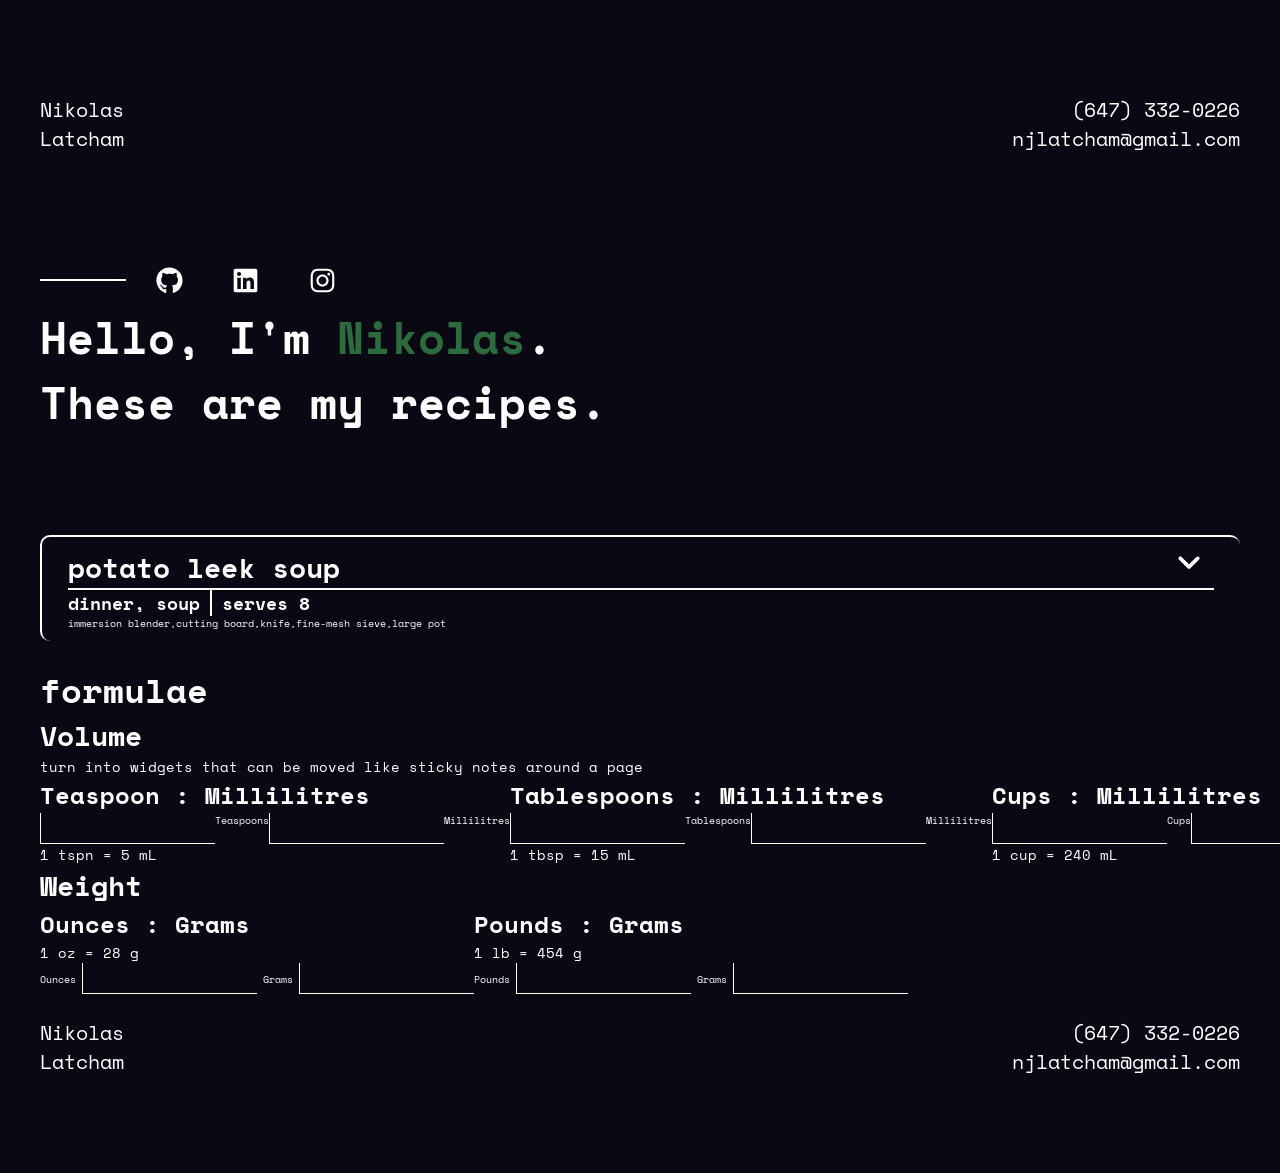
==== recipes.html @ c5bf927f "Initial commit: personal site with BEM CSS cleanup Co-Authored-By: Claude Opus 5.5 <noreply@anthropi" ====
<!DOCTYPE html>
<html lang="en">
  <head>
    <meta charset="UTF-8">
    <meta name="viewport" content="width=device-width, initial-scale=1.0">

    <link href='https://fonts.googleapis.com/css2?family=Space+Mono&display=swap' rel='stylesheet'>
    <link href='./style.css' rel='stylesheet'>

    <script type="module" src='./scripts/index.js'></script>

    <title>Nikolas Latcham || Developer</title>
  </head>

  <body>
    <div class="container">
      <div class="contact-bar">
        <a class="contact-bar__name" href="./">Nikolas<br>Latcham</a>
        <div class="contact-bar__details">
          <a class="contact-bar__phone">(647) 332-0226</a>
          <a class="contact-bar__email" href="mailto:njlatcham@gmail.com">njlatcham@gmail.com</a>
        </div>
      </div>
      <!-- Opener -->
      <header class="hero">
        <div class="hero__top">
          <div class="divider"></div>
          <div class="social">
            <a href="https://github.com/njlatcham" target="_blank" class="social__link">
              <div class="social__icon social__icon--github"></div>
            </a>
            <a href="https://www.linkedin.com/in/nikolas-latcham-086a89170/" target="_blank" class="social__link">
              <div class="social__icon social__icon--linkedin"></div>
            </a>
            <a href="https://www.instagram.com/beckham_gwen/" target="_blank" class="social__link">
              <div class="social__icon social__icon--instagram"></div>
            </a>
          </div>
        </div>
        <h1>Hello, I'm <span class="hero__highlight">Nikolas</span>.<br>These are my recipes.</h1>
      </header>

      <section id="recipes"></section>

      <section>
        <h2>formulae</h2>

        <div>
          <h3>Volume</h3>
          <p>turn into widgets that can be moved like sticky notes around a page</p>
          <div class="converter__grid">
            <div>
              <h4>Teaspoon : Millilitres</h4>
              <div class="converter__fields">
                <input type="number" id="teaspoon-millilitre" name="teaspoon-millilitre" size="5">
                <label for="teaspoon-millilitre">Teaspoons</label>
                <input type="number" id="millilitre-teaspoon" name="millilitre-teaspoon" size="5">
                <label for="millilitre-teaspoon">Millilitres</label>
              </div>
              <p>1 tspn = 5 mL</p>
            </div>

            <div>
              <h4>Tablespoons : Millilitres</h4>
              <div class="converter__fields">
                <input type="number" id="tablespoon-millilitre" name="tablespoon-millilitre">
                <label for="tablespoon-millilitre">Tablespoons</label>
                <input type="number" id="millilitre-tablespoon" name="millilitre-tablespoon">
                <label for="millilitre-tablespoon">Millilitres</label>
              </div>
              <p>1 tbsp = 15 mL</p>
            </div>

            <div>
              <h4>Cups : Millilitres</h4>
              <div class="converter__fields">
                <input type="number" id="cup-millilitre" name="cup-millilitre">
                <label for="cup-millilitre">Cups</label>
                <input type="number" id="millilitre-cup" name="millilitre-cup">
                <label for="millilitre-cup">Millilitres</label>
              </div>
              <p>1 cup = 240 mL</p>
            </div>
          </div>
        </div>

        <div>
          <h3>Weight</h3>
          <div class="converter__grid">
            <div>
              <h4>Ounces : Grams</h4>
              <p>1 oz = 28 g</p>
              <div>
                <label for="ounce-gram">Ounces</label>
                <input type="number" id="ounce-gram" name="ounce-gram">
                <label for="gram-ounce">Grams</label>
                <input type="number" id="gram-ounce" name="gram-ounce">
              </div>
            </div>

            <div>
              <h4>Pounds : Grams</h4>
              <p>1 lb = 454 g</p>
              <div>
                <label for="pound-gram">Pounds</label>
                <input type="number" id="pound-gram" name="pound-gram">
                <label for="gram-pound">Grams</label>
                <input type="number" id="gram-pound" name="gram-pound">
              </div>
            </div>
          </div>
        </div>
      </section>

      <!-- Ending -->
      <footer>
        <div class="contact-bar">
          <a class="contact-bar__name" href="./">Nikolas<br>Latcham</a>
          <div class="contact-bar__details">
            <a class="contact-bar__phone">(647) 332-0226</a>
            <a class="contact-bar__email" href="mailto:njlatcham@gmail.com">njlatcham@gmail.com</a>
          </div>
        </div>
      </footer>
    </div>
  </body>
</html>
---- style.css ----
/*
  Naming: BEM (Block__Element--Modifier)
    .block              a standalone component     .recipe
    .block__element     a part of that block       .recipe__toggle
    .block--modifier    a variation or state       .recipe__toggle--open

  Sections:
    1. Tokens
    2. Base (reset + plain HTML elements)
    3. Layout
    4. Shared blocks (used on every page)
    5. Home page blocks
    6. Recipes page blocks

  Breakpoints (CSS variables can't be used in media queries):
    medium  max-width: 750px
    small   max-width: 450px
  Each block keeps its own media queries right below it.
*/


/* ==========================================================================
   1. Tokens
   ========================================================================== */

:root {
  --color-bg: #0A0913;
  --color-fg: #fff;
  --color-black: #000;
  --color-highlight: #2c6b3e;

  --color-chip-bg: #282442;
  --color-chip-fg: #ff7f00;
  --color-grams: #d8a24f;
  --color-millilitres: #1c374e;
  --color-amount: #bf4629;

  --color-check: #5fa051;
  --color-check-border: #9ca3af;
  --color-check-border-empty: #777;

  --font-mono: 'Space Mono', monospace;

  --rule: 2px solid var(--color-fg);
  --space-section: 100px;
}


/* ==========================================================================
   2. Base
   ========================================================================== */

* {
  padding: 0;
  margin: 0;
}

html {
  /* 62.5% of the browser default (16px) = 10px, so 1rem = 10px. */
  font-size: 62.5%;
  scroll-behavior: smooth;
  font-family: var(--font-mono);
}

body {
  background-color: var(--color-bg);
  color: var(--color-fg);
}

section {
  margin: 2.4rem 0;
}

h1 { font-size: 4.4rem; }
h2 { font-size: 3.4rem; }
h3 { font-size: 2.8rem; }
h4 { font-size: 2.4rem; }
h5 { font-size: 2rem; }
h6 { font-size: 1.8rem; }
p  { font-size: 1.4rem; }

ul {
  list-style: none;
}

ol li::marker {
  font-size: 1.8rem;
}

img {
  max-width: 100%;
  height: auto;
}

input,
textarea,
button {
  font-family: inherit;
}

input {
  background-color: inherit;
  border: none;
  border-bottom: 1px solid var(--color-fg);
  border-left: 1px solid var(--color-fg);
  color: var(--color-fg);
  padding: 0.5rem;
}

::-webkit-scrollbar {
  width: 10px;
}

::-webkit-scrollbar-track {
  background: var(--color-black);
}

::-webkit-scrollbar-thumb {
  background: var(--color-fg);
}

@media (prefers-reduced-motion: reduce) {
  *,
  *::before,
  *::after {
    transition: none !important;
  }
}


/* ==========================================================================
   3. Layout
   ========================================================================== */

.container {
  max-width: 1200px;
  padding: 20px;
  margin: 75px auto;
}

@media (max-width: 450px) {
  .container {
    padding: 10px;
    margin: 0 auto;
  }
}


/* ==========================================================================
   4. Shared blocks
   ========================================================================== */

/* Divider: decorative horizontal or vertical rule
   <div class="divider divider--short"></div> */

.divider {
  height: 2px;
  width: 85.69px;
  margin: 2.4rem 0;
  background-color: var(--color-fg);
}

.divider--short {
  width: 20px;
  margin: auto 1rem;
}

.divider--full {
  width: 100%;
  margin: auto 0;
}

.divider--vertical {
  width: 2px;
  height: auto;
  min-height: 100%;
  margin: 0 1rem;
}

@media (max-width: 450px) {
  .divider {
    margin: 25px 0;
  }

  /* Re-state the modifiers so the rule above doesn't override them. */
  .divider--short { margin: auto 1rem; }
  .divider--full { margin: auto 0; }
  .divider--vertical { margin: 0 1rem; }
}


/* Contact bar: name + phone/email, at the top and bottom of every page */

.contact-bar {
  display: flex;
  justify-content: space-between;
}

.contact-bar__name {
  color: var(--color-fg);
  font-size: 2rem;
  text-decoration: none;
}

.contact-bar__details {
  display: flex;
  flex-direction: column;
  text-align: right;
  font-size: 2rem;
}

.contact-bar__email {
  color: var(--color-fg);
  text-decoration: none;
  border-bottom: 2px solid transparent;
  transition-duration: 0.2s;
}

.contact-bar__email:hover {
  border-bottom-color: var(--color-fg);
}

@media (max-width: 450px) {
  .contact-bar {
    max-width: 100%;
    overflow: hidden;
  }

  .contact-bar__name,
  .contact-bar__details {
    font-size: 1.6rem;
  }
}


/* Hero: the big opening header */

.hero {
  margin: var(--space-section) 0;
}

.hero__top {
  display: flex;
  align-items: center;
}

.hero__highlight {
  color: var(--color-highlight);
}

@media (max-width: 450px) {
  .hero {
    margin: 125px 0;
  }
}


/* Social: row of icon links */

.social {
  display: flex;
  width: 200px;
  justify-content: space-between;
  padding: 0 20px;
}

.social__icon {
  width: 27px;
  height: 27px;
  margin: 0 10px;
  background-repeat: no-repeat;
  background-size: 27px 27px;
  background-position: center;
}

.social__icon--github    { background-image: url('./resources/images/github-brands.svg'); }
.social__icon--linkedin  { background-image: url('./resources/images/linkedin-brands.svg'); }
.social__icon--instagram { background-image: url('./resources/images/instagram-brands.svg'); }


/* ==========================================================================
   5. Home page blocks
   ========================================================================== */

/* About */

.about {
  display: flex;
  flex-direction: column;
  align-items: flex-end;
  text-align: right;
  margin: var(--space-section) 0;
}

.about__text {
  width: 66%;
}

@media (max-width: 750px) {
  .about {
    margin: 50px 0;
  }

  .about__text {
    width: 90%;
  }
}

@media (max-width: 450px) {
  .about {
    width: 100%;
  }

  .about__text {
    width: 100%;
  }
}


/* Projects: write-ups with screenshots, alternating left and right */

.projects__link {
  color: var(--accent);
  font-size: 2.4rem;
  text-decoration: none;
  border-bottom: 2px solid transparent;
  transition-duration: 0.3s;
}

.projects__link:hover {
  border-bottom-color: var(--accent);
}

/* Each project's link colour. Add one line per new project. */
.projects__link--mei        { --accent: #3a4c81; }
.projects__link--hiwatt     { --accent: #551A8B; }
.projects__link--flora      { --accent: #cf0019; }
.projects__link--weave      { --accent: #e472e4; }
.projects__link--cryptorial { --accent: #0565d6; }

.projects__figure {
  margin: var(--space-section) 0;
}

.projects__figure--right {
  display: flex;
  justify-content: flex-end;
}

.projects__media {
  width: 66%;
  height: 66%;
}

@media (max-width: 750px) {
  .projects__media {
    width: 100%;
    height: 100%;
  }
}

@media (max-width: 450px) {
  .projects__text {
    padding-bottom: 1.2rem;
  }

  .projects__link {
    font-size: 2rem;
  }

  .projects__figure {
    margin: 0;
  }

  .projects__figure--hide-small {
    display: none;
  }
}


/* Skills: groups of tech logos. --right groups mirror to the right edge. */

.skills {
  display: flex;
  flex-direction: column;
  margin: 200px 0;
}

.skills__group {
  margin: 2.4rem;
}

.skills__group--right {
  display: flex;
  flex-direction: column;
  align-items: flex-end;
}

.skills__title {
  width: 325px;
  padding: 20px 0;
  border-bottom: 1px solid var(--color-fg);
}

.skills__group--right .skills__title {
  text-align: right;
}

.skills__list {
  display: flex;
  width: 750px;
  justify-content: space-between;
}

.skills__item {
  display: flex;
  flex-direction: column;
  align-items: flex-start;
  width: 33%;
  padding: 25px 0;
  transition-duration: 0.3s;
}

.skills__group--right .skills__item {
  align-items: flex-end;
}

.skills__item:hover {
  transform: translateY(-5%);
}

.skills__icon {
  width: 75px;
  height: 75px;
}

.skills__label {
  width: 75px;
  padding-top: 1rem;
  text-align: center;
}

@media (max-width: 750px) {
  .skills {
    margin: 50px 0;
  }

  .skills__group {
    padding: 2.4rem 0;
  }

  .skills__list {
    width: 100%;
  }

  /* Same selectors as above so these win on small screens. */
  .skills__item,
  .skills__group--right .skills__item {
    width: 25%;
    align-items: center;
    text-align: center;
  }
}

@media (max-width: 450px) {
  .skills {
    margin: 0;
    width: 100%;
  }

  .skills__title {
    font-size: 2rem;
    width: 50%;
  }

  .skills__label {
    font-size: 1.4rem;
  }
}


/* Contact form */

.contact {
  margin: var(--space-section) auto;
  min-width: 500px;
  max-width: 1000px;
}

.contact__title {
  font-size: 2rem;
}

.contact__text {
  font-size: 2rem;
  margin-bottom: 100px;
}

.contact__form,
.contact__fields {
  display: flex;
  flex-direction: column;
}

.contact__input,
.contact__message {
  border: none;
  border-bottom: var(--rule);
  background-color: var(--color-black);
  color: var(--color-fg);
  font-size: 2rem;
  margin: 20px 0;
}

.contact__input {
  width: 50%;
  min-width: 250px;
}

.contact__message {
  max-width: 100%;
  border-left: var(--rule);
  padding: 20px;
  resize: none;
}

.contact__input:focus,
.contact__message:focus,
.contact__submit:focus {
  outline: none;
}

.contact__submit {
  width: 20%;
  min-width: 150px;
  padding: 10px;
  border: var(--rule);
  background-color: var(--color-black);
  color: var(--color-fg);
  font-size: 2rem;
  transition-duration: 0.3s;
}

.contact__submit:hover {
  background-color: var(--color-fg);
  color: var(--color-black);
}

@media (max-width: 750px) {
  .contact {
    min-width: 0;
    max-width: none;
    width: 100%;
    margin: 50px 0;
  }

  .contact__submit {
    width: 33%;
  }
}

@media (max-width: 450px) {
  .contact {
    margin: 75px 0;
  }

  .contact__text {
    margin: 0;
    font-size: 1.6rem;
  }

  .contact__input {
    width: 100%;
  }

  .contact__input,
  .contact__message {
    font-size: 1.6rem;
  }

  .contact__message {
    border: var(--rule);
  }

  .contact__submit {
    width: 50%;
    margin: 0 auto;
  }
}


/* ==========================================================================
   6. Recipes page blocks
   ========================================================================== */

/* Recipe: a collapsible card. JS toggles the --open modifiers. */

.recipe {
  border-left: var(--rule);
  border-top: var(--rule);
  border-radius: 1rem;
  padding: 1rem 2.6rem;
}

.recipe__banner {
  position: relative;
}

.recipe__meta,
.recipe__equipment {
  display: flex;
}

.recipe__toggle {
  position: absolute;
  top: 0;
  right: 0;
  width: 30px;
  height: 30px;
  margin: 0 10px;
  background: url('./resources/images/down-chevron.svg') center / 30px 30px no-repeat;
  cursor: pointer;
  transition: transform 300ms ease;
}

.recipe__toggle--open {
  transform: rotate(180deg);
}

.recipe__body {
  display: flex;
  box-sizing: border-box;
  height: 0;
  overflow: hidden;
  transition: height 300ms ease;

  /* Widen the box to the left so the sub-recipe toggles (which sit
     outside the ingredient list) aren't clipped by overflow: hidden. */
  padding-left: 6.2rem;
  margin-left: -6.2rem;
}

.recipe__ingredients {
  width: 40%;
}

.recipe__steps {
  display: flex;
  flex-direction: column;
  justify-content: space-between;
  width: 60%;
  padding-left: 2rem;
}


/* Chip: small coloured label for ingredient names and quantities */

.chip {
  padding: 0.2rem 0.8rem;
  border-radius: 3px;
  margin: 0.7rem 0;
}

.chip--ingredient {
  background-color: var(--color-chip-bg);
  color: var(--color-chip-fg);
}

/* These names come from "quantity[].name" in recipes.json. */
.chip--grams       { background-color: var(--color-grams); }
.chip--millilitres { background-color: var(--color-millilitres); }
.chip--amount      { background-color: var(--color-amount); }


/* Checkbox: custom ingredient tick box */

.checkbox {
  width: 2rem;
  height: 2rem;
  margin-right: 1rem;
  background-color: var(--color-black);
  border: 2px solid var(--color-check-border);
  border-radius: 0.25rem;
  color: var(--color-fg);
  accent-color: var(--color-check);
  cursor: pointer;
}

.checkbox:not(:checked) {
  appearance: none;
  border-color: var(--color-check-border-empty);
  border-radius: 3px;
}


/* Ingredient: one line of the ingredient list. --optional rows open a sub-recipe. */

.ingredient {
  position: relative;
}

.ingredient__row {
  display: flex;
  align-items: center;
}

.ingredient__desc {
  margin-left: 1rem;
}

.ingredient__toggle {
  position: absolute;
  top: 7px;
  left: -52px;
  width: 30px;
  height: 30px;
  margin: 0 10px;
  background: url('./resources/images/down-chevron.svg') center / 30px 30px no-repeat;
  cursor: pointer;
  transition: transform 300ms ease;
}

.ingredient__toggle--open {
  transform: rotate(180deg);
}


/* Sub-recipe: the collapsible recipe inside an optional ingredient */

.sub-recipe {
  box-sizing: border-box;
  height: 0;
  overflow: hidden;
  padding: 0 6rem 0 3rem;
  transition: height 300ms ease;
}

.sub-recipe__item {
  display: flex;
  align-items: center;
}

.sub-recipe__steps {
  display: flex;
  flex-direction: column;
  justify-content: space-between;
  padding-left: 1.6rem;
  margin: 0 6rem 0 1.8rem;
}


/* Step: one instruction card */

.step {
  margin: 1rem 0;
  border-left: var(--rule);
  border-top: var(--rule);
  border-radius: 1rem;
  padding: 1rem 2rem 0;
}

.step__header {
  display: flex;
  align-items: center;
  margin-bottom: 1rem;
}

.step__ingredient {
  background-color: var(--color-chip-bg);
  color: var(--color-chip-fg);
  border-radius: 2px;
  padding: 0.5rem 0.8rem;
  margin-right: 0.3rem;
}

.step__ingredient:last-child {
  margin-right: 0;
}

.step__list {
  width: 100%;
  padding-left: 2.4rem;
}

.step__item {
  margin-bottom: 0.5rem;
  padding-left: 2rem;
  text-indent: -2rem;
  font-size: 1.4rem;
  list-style: circle;
}


/* Converter: unit conversion inputs */

.converter__grid,
.converter__fields {
  display: flex;
}
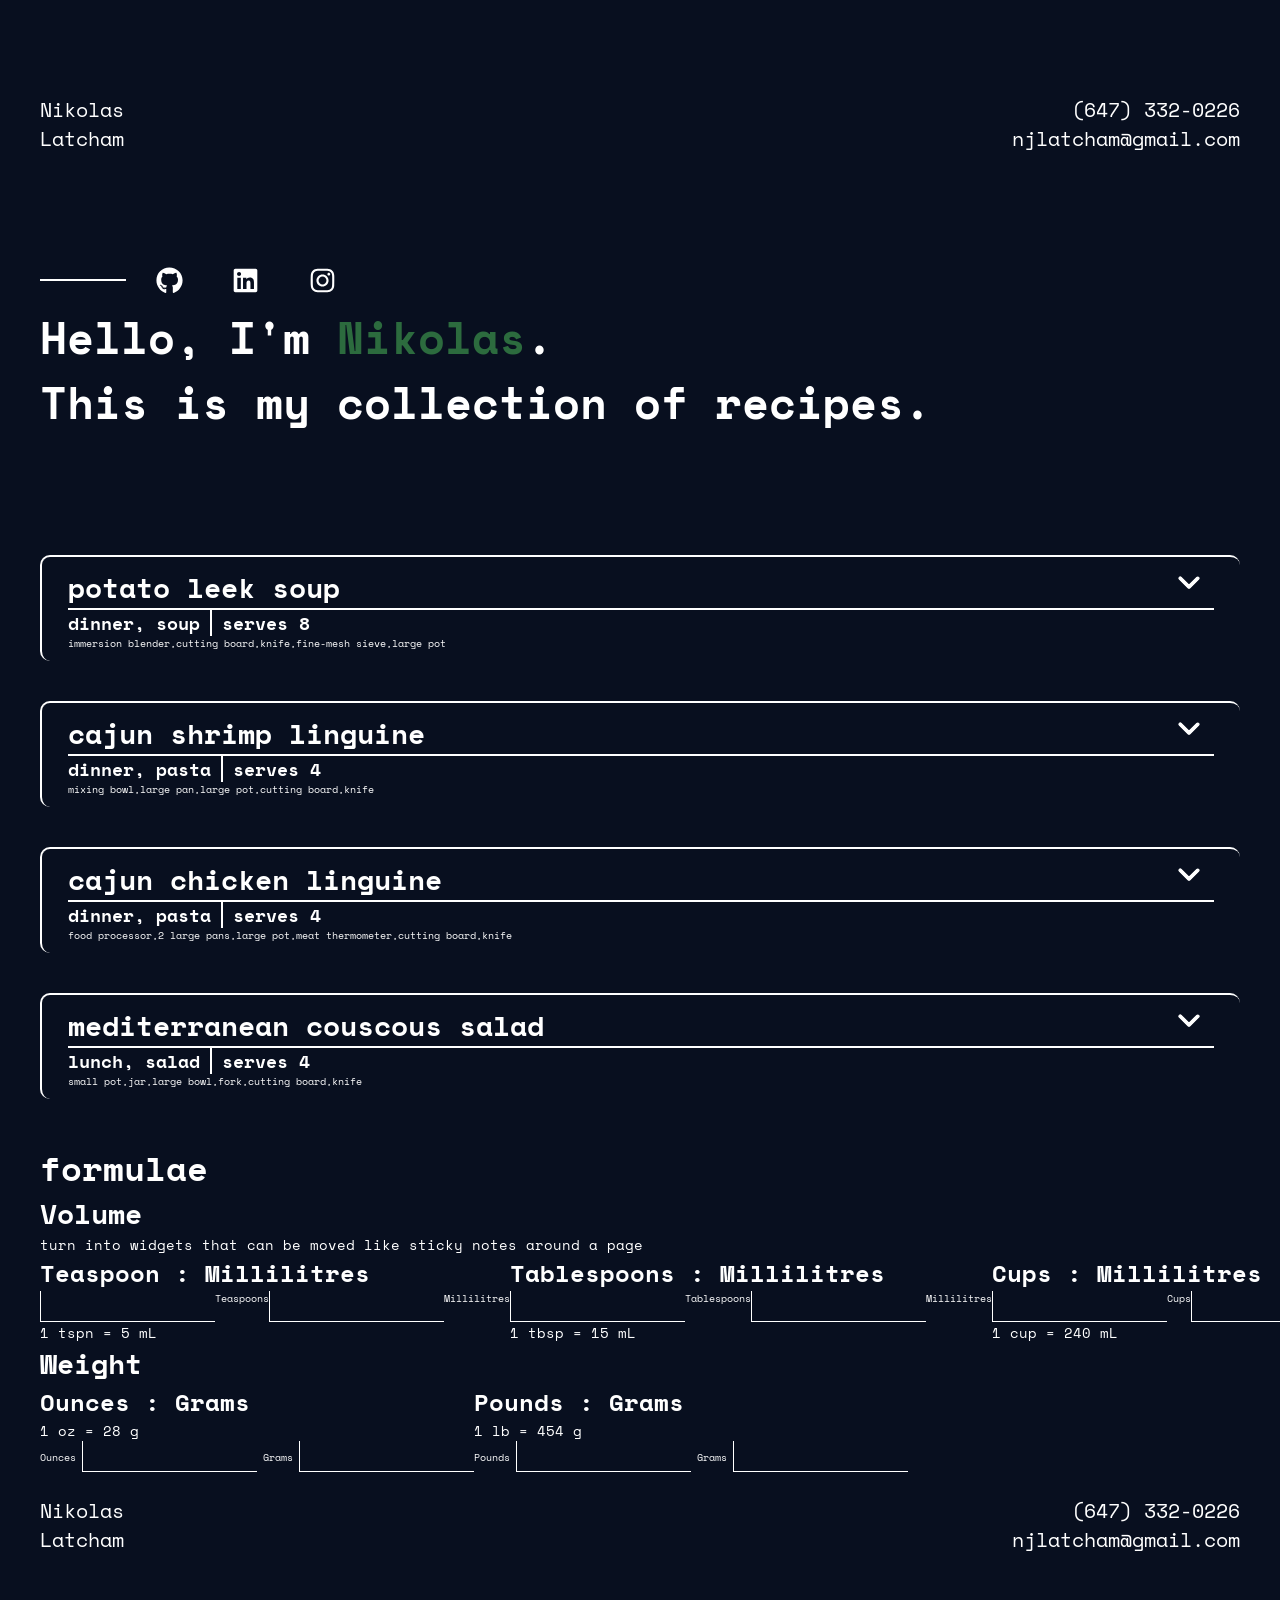
==== commit 41ee6b5e: "Add colour palette, split CSS, and three new recipes - New palette tokens (base/bright/soft/pale) an" ====
--- a/recipes.html
+++ b/recipes.html
@@ -5,7 +5,8 @@
     <meta name="viewport" content="width=device-width, initial-scale=1.0">
 
     <link href='https://fonts.googleapis.com/css2?family=Space+Mono&display=swap' rel='stylesheet'>
-    <link href='./style.css' rel='stylesheet'>
+    <link href="./css/base.css" rel="stylesheet">
+    <link href="./css/recipes.css" rel="stylesheet">
 
     <script type="module" src='./scripts/index.js'></script>
 
@@ -37,10 +38,10 @@
             </a>
           </div>
         </div>
-        <h1>Hello, I'm <span class="hero__highlight">Nikolas</span>.<br>These are my recipes.</h1>
+        <h1>Hello, I'm <span class="hero__highlight">Nikolas</span>.<br>This is my collection of recipes.</h1>
       </header>
 
-      <section id="recipes"></section>
+      <section id="recipes" class="recipes"></section>
 
       <section>
         <h2>formulae</h2>
--- a/css/base.css
+++ b/css/base.css
@@ -0,0 +1,294 @@
+/*
+  Base styles, loaded on every page before that page's own CSS file:
+    index.html    css/base.css + css/index.css
+    recipes.html  css/base.css + css/recipes.css
+
+  Naming: BEM (Block__Element--Modifier)
+    .block              a standalone component     .recipe
+    .block__element     a part of that block       .recipe__toggle
+    .block--modifier    a variation or state       .recipe__toggle--open
+
+  Sections:
+    1. Tokens
+    2. Base (reset + plain HTML elements)
+    3. Layout
+    4. Shared blocks (used on every page)
+
+  Breakpoints (CSS variables can't be used in media queries):
+    medium  max-width: 750px
+    small   max-width: 450px
+  Each block keeps its own media queries right below it.
+
+  url() paths are relative to this file, hence ../resources/.
+*/
+
+
+/* ==========================================================================
+   1. Tokens
+   ========================================================================== */
+
+:root {
+  /* Palette. Each colour has four tiers:
+       base    the main colour; large text, fills, accents
+       bright  readable small text and links on the dark background
+       soft    mid-tone backgrounds (chips, cards); use dark text on top
+       pale    light pastel backgrounds; use dark text on top */
+  --color-green:  #2c6b3e;  --color-green-bright:  #5fcb7d;  --color-green-soft:  #68ba7d;  --color-green-pale:  #8ed09c;
+  --color-blue:   #2c5f90;  --color-blue-bright:   #6eb6ff;  --color-blue-soft:   #67aaed;  --color-blue-pale:   #8cc3fc;
+  --color-red:    #bd383a;  --color-red-bright:    #fc5950;  --color-red-soft:    #e68580;  --color-red-pale:    #f8a49e;
+  --color-orange: #e77412;  --color-orange-bright: #fa934e;  --color-orange-soft: #e88e4f;  --color-orange-pale: #fca76d;
+  --color-yellow: #f2bb25;  --color-yellow-bright: #fdc94b;  --color-yellow-soft: #dfb546;  --color-yellow-pale: #ecc663;
+  --color-purple: #7b4cb4;  --color-purple-bright: #c399ff;  --color-purple-soft: #b392e3;  --color-purple-pale: #c9aff4;
+
+  /* Roles: what the colours are used for. Point these at the palette. */
+  --color-bg: #080f1f;
+  --color-fg: #fff;
+  --color-highlight: var(--color-green);
+
+  --color-chip-bg: #282442;
+  --color-chip-fg: #ff7f00;
+  --color-grams: #d8a24f;
+  --color-millilitres: #1c374e;
+  --color-amount: #bf4629;
+
+  --color-check: #5fa051;
+  --color-check-border: #9ca3af;
+  --color-check-border-empty: #777;
+
+  --font-mono: 'Space Mono', monospace;
+
+  --rule: 2px solid var(--color-fg);
+  --space-section: 100px;
+}
+
+
+/* ==========================================================================
+   2. Base
+   ========================================================================== */
+
+* {
+  padding: 0;
+  margin: 0;
+}
+
+html {
+  /* 62.5% of the browser default (16px) = 10px, so 1rem = 10px. */
+  font-size: 62.5%;
+  scroll-behavior: smooth;
+  font-family: var(--font-mono);
+}
+
+body {
+  background-color: var(--color-bg);
+  color: var(--color-fg);
+}
+
+section {
+  margin: 2.4rem 0;
+}
+
+h1 { font-size: 4.4rem; }
+h2 { font-size: 3.4rem; }
+h3 { font-size: 2.8rem; }
+h4 { font-size: 2.4rem; }
+h5 { font-size: 2rem; }
+h6 { font-size: 1.8rem; }
+p  { font-size: 1.4rem; }
+
+ul {
+  list-style: none;
+}
+
+ol li::marker {
+  font-size: 1.8rem;
+}
+
+img {
+  max-width: 100%;
+  height: auto;
+}
+
+input,
+textarea,
+button {
+  font-family: inherit;
+}
+
+input {
+  background-color: inherit;
+  border: none;
+  border-bottom: 1px solid var(--color-fg);
+  border-left: 1px solid var(--color-fg);
+  color: var(--color-fg);
+  padding: 0.5rem;
+}
+
+::-webkit-scrollbar {
+  width: 10px;
+}
+
+::-webkit-scrollbar-track {
+  background: var(--color-bg);
+}
+
+::-webkit-scrollbar-thumb {
+  background: var(--color-fg);
+}
+
+@media (prefers-reduced-motion: reduce) {
+  *,
+  *::before,
+  *::after {
+    transition: none !important;
+  }
+}
+
+
+/* ==========================================================================
+   3. Layout
+   ========================================================================== */
+
+.container {
+  max-width: 1200px;
+  padding: 20px;
+  margin: 75px auto;
+}
+
+@media (max-width: 450px) {
+  .container {
+    padding: 10px;
+    margin: 0 auto;
+  }
+}
+
+
+/* ==========================================================================
+   4. Shared blocks
+   ========================================================================== */
+
+/* Divider: decorative horizontal or vertical rule
+   <div class="divider divider--short"></div> */
+
+.divider {
+  height: 2px;
+  width: 85.69px;
+  margin: 2.4rem 0;
+  background-color: var(--color-fg);
+}
+
+.divider--short {
+  width: 20px;
+  margin: auto 1rem;
+}
+
+.divider--full {
+  width: 100%;
+  margin: auto 0;
+}
+
+.divider--vertical {
+  width: 2px;
+  height: auto;
+  min-height: 100%;
+  margin: 0 1rem;
+}
+
+@media (max-width: 450px) {
+  .divider {
+    margin: 25px 0;
+  }
+
+  /* Re-state the modifiers so the rule above doesn't override them. */
+  .divider--short { margin: auto 1rem; }
+  .divider--full { margin: auto 0; }
+  .divider--vertical { margin: 0 1rem; }
+}
+
+
+/* Contact bar: name + phone/email, at the top and bottom of every page */
+
+.contact-bar {
+  display: flex;
+  justify-content: space-between;
+}
+
+.contact-bar__name {
+  color: var(--color-fg);
+  font-size: 2rem;
+  text-decoration: none;
+}
+
+.contact-bar__details {
+  display: flex;
+  flex-direction: column;
+  text-align: right;
+  font-size: 2rem;
+}
+
+.contact-bar__email {
+  color: var(--color-fg);
+  text-decoration: none;
+  border-bottom: 2px solid transparent;
+  transition-duration: 0.2s;
+}
+
+.contact-bar__email:hover {
+  border-bottom-color: var(--color-fg);
+}
+
+@media (max-width: 450px) {
+  .contact-bar {
+    max-width: 100%;
+    overflow: hidden;
+  }
+
+  .contact-bar__name,
+  .contact-bar__details {
+    font-size: 1.6rem;
+  }
+}
+
+
+/* Hero: the big opening header */
+
+.hero {
+  margin: var(--space-section) 0;
+}
+
+.hero__top {
+  display: flex;
+  align-items: center;
+}
+
+.hero__highlight {
+  color: var(--color-highlight);
+}
+
+@media (max-width: 450px) {
+  .hero {
+    margin: 125px 0;
+  }
+}
+
+
+/* Social: row of icon links */
+
+.social {
+  display: flex;
+  width: 200px;
+  justify-content: space-between;
+  padding: 0 20px;
+}
+
+.social__icon {
+  width: 27px;
+  height: 27px;
+  margin: 0 10px;
+  background-repeat: no-repeat;
+  background-size: 27px 27px;
+  background-position: center;
+}
+
+.social__icon--github    { background-image: url('../resources/images/github-brands.svg'); }
+.social__icon--linkedin  { background-image: url('../resources/images/linkedin-brands.svg'); }
+.social__icon--instagram { background-image: url('../resources/images/instagram-brands.svg'); }
--- a/css/recipes.css
+++ b/css/recipes.css
@@ -0,0 +1,239 @@
+/*
+  Recipes page styles (recipes.html). Loaded after base.css, so it can use the tokens
+  and shared blocks defined there. Breakpoints: 750px and 450px.
+*/
+
+
+/* ==========================================================================
+   Recipes page blocks
+   ========================================================================== */
+
+/* Recipe: a collapsible card. JS toggles the --open modifiers. */
+
+.recipes {
+  display: flex;
+  flex-direction: column;
+  justify-content: space-between;
+}
+
+.recipe {
+  border-left: var(--rule);
+  border-top: var(--rule);
+  border-radius: 1rem;
+  padding: 1rem 2.6rem;
+  margin: 2rem 0;
+}
+
+.recipe__banner {
+  position: relative;
+}
+
+.recipe__meta,
+.recipe__equipment {
+  display: flex;
+}
+
+.recipe__toggle {
+  position: absolute;
+  top: 0;
+  right: 0;
+  width: 30px;
+  height: 30px;
+  margin: 0 10px;
+  background: url('../resources/images/down-chevron.svg') center / 30px 30px no-repeat;
+  cursor: pointer;
+  transition: transform 300ms ease;
+}
+
+.recipe__toggle--open {
+  transform: rotate(180deg);
+}
+
+.recipe__body {
+  display: flex;
+  box-sizing: border-box;
+  height: 0;
+  overflow: hidden;
+  transition: height 300ms ease;
+
+  /* Widen the box to the left so the sub-recipe toggles (which sit
+     outside the ingredient list) aren't clipped by overflow: hidden. */
+  padding-left: 6.2rem;
+  margin-left: -6.2rem;
+}
+
+.recipe__ingredients {
+  width: 40%;
+}
+
+.recipe__steps {
+  display: flex;
+  flex-direction: column;
+  justify-content: space-between;
+  width: 60%;
+  padding-left: 2rem;
+}
+
+
+/* Chip: small coloured label for ingredient names and quantities */
+
+.chip {
+  padding: 0.2rem 0.8rem;
+  border-radius: 3px;
+  margin: 0.7rem 0;
+  color: var(--color-bg);
+}
+
+.chip--ingredient {
+  background-color: var(--color-green-bright);
+}
+
+/* These names come from "quantity[].name" in recipes.json. */
+.chip--grams       { background-color: var(--color-yellow-bright); }
+.chip--millilitres { background-color: var(--color-blue-bright); }
+.chip--amount      { background-color: var(--color-red-bright); }
+
+
+/* Checkbox: custom ingredient tick box */
+
+.checkbox {
+  width: 2rem;
+  height: 2rem;
+  margin-right: 1rem;
+  background-color: var(--color-bg);
+  border: 2px solid var(--color-check-border);
+  border-radius: 0.25rem;
+  color: var(--color-bg);
+  accent-color: var(--color-green-bright);
+  cursor: pointer;
+}
+
+.checkbox:not(:checked) {
+  appearance: none;
+  border-color: var(--color-check-border-empty);
+  border-radius: 3px;
+}
+
+
+/* Ingredient: one line of the ingredient list. --optional rows open a sub-recipe. */
+
+.ingredient {
+  position: relative;
+}
+
+.ingredient__row {
+  display: flex;
+  align-items: center;
+}
+
+.ingredient__desc {
+  margin-left: 1rem;
+}
+
+.ingredient__toggle {
+  position: absolute;
+  top: 7px;
+  left: -52px;
+  width: 30px;
+  height: 30px;
+  margin: 0 10px;
+  background: url('../resources/images/down-chevron.svg') center / 30px 30px no-repeat;
+  cursor: pointer;
+  transition: transform 300ms ease;
+}
+
+.ingredient__toggle--open {
+  transform: rotate(180deg);
+}
+
+
+/* Sub-recipe: the collapsible recipe inside an optional ingredient */
+
+.sub-recipe {
+  box-sizing: border-box;
+  height: 0;
+  overflow: hidden;
+  padding: 0 6rem 0 3rem;
+  transition: height 300ms ease;
+}
+
+.sub-recipe__item {
+  display: flex;
+  align-items: center;
+}
+
+.sub-recipe__steps {
+  display: flex;
+  flex-direction: column;
+  justify-content: space-between;
+  padding-left: 1.6rem;
+  margin: 0 0 0 1.8rem;
+}
+
+
+/* Step: one instruction card */
+
+.step {
+  margin: 1rem 0;
+  border-left: var(--rule);
+  border-top: var(--rule);
+  border-radius: 1rem;
+  padding: 1rem 2rem 0;
+}
+
+.step__header {
+  display: flex;
+  align-items: center;
+  margin-bottom: 1rem;
+}
+
+.step__header h6 { flex-shrink: 0; }
+
+.sub-step__header {
+  flex-direction: column;
+  align-items: flex-start;
+}
+
+.sub-step__header h6 {
+  padding: 0 0 1rem 0;
+  flex-shrink: 0;
+}
+
+.step__ingredients {
+  display: flex;
+  flex-wrap: wrap;
+}
+
+.step__ingredient {
+  /* background-color: var(--color-chip-bg); */
+  color: var(--color-green-bright);
+  border: 1px solid var(--color-green-bright);
+  border-radius: 2px;
+  padding: 0.5rem 0.8rem;
+  margin: 0.3rem 0.3rem 0.3rem 0;
+}
+
+.step__ingredient:last-child {
+  margin-right: 0;
+}
+
+.step__list {
+  width: 100%;
+  padding-left: 2.4rem;
+}
+
+.step__item {
+  margin-bottom: 0.5rem;
+  padding-left: 2rem;
+  text-indent: -2rem;
+  font-size: 1.4rem;
+  list-style: circle;
+}
+
+
+/* Converter: unit conversion inputs */
+
+.converter__grid,
+.converter__fields {
+  display: flex;
+}
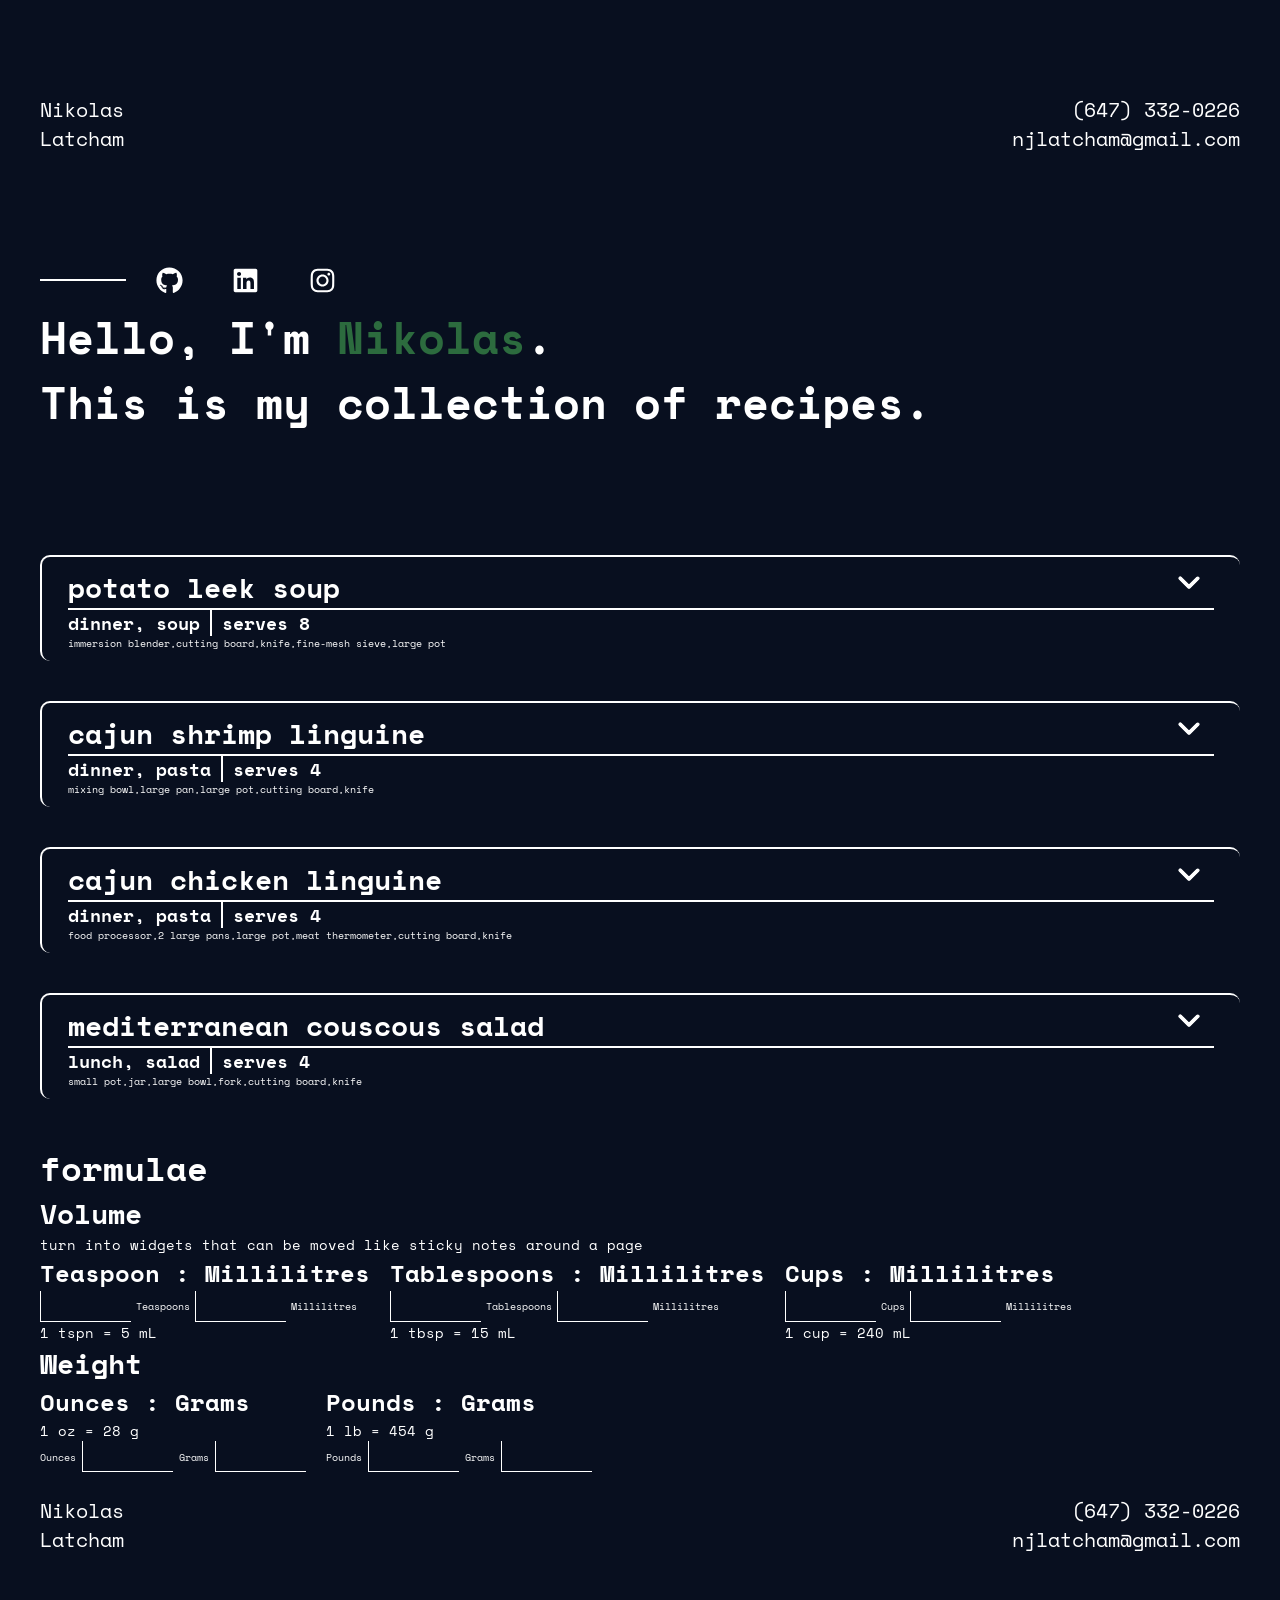
==== commit a158c821: "Stop horizontal scrolling and tidy recipe ingredients - Converter units and inputs wrap instead of o" ====
--- a/recipes.html
+++ b/recipes.html
@@ -53,9 +53,9 @@
             <div>
               <h4>Teaspoon : Millilitres</h4>
               <div class="converter__fields">
-                <input type="number" id="teaspoon-millilitre" name="teaspoon-millilitre" size="5">
+                <input class="converter__input" type="number" id="teaspoon-millilitre" name="teaspoon-millilitre" size="5">
                 <label for="teaspoon-millilitre">Teaspoons</label>
-                <input type="number" id="millilitre-teaspoon" name="millilitre-teaspoon" size="5">
+                <input class="converter__input" type="number" id="millilitre-teaspoon" name="millilitre-teaspoon" size="5">
                 <label for="millilitre-teaspoon">Millilitres</label>
               </div>
               <p>1 tspn = 5 mL</p>
@@ -64,9 +64,9 @@
             <div>
               <h4>Tablespoons : Millilitres</h4>
               <div class="converter__fields">
-                <input type="number" id="tablespoon-millilitre" name="tablespoon-millilitre">
+                <input class="converter__input" type="number" id="tablespoon-millilitre" name="tablespoon-millilitre">
                 <label for="tablespoon-millilitre">Tablespoons</label>
-                <input type="number" id="millilitre-tablespoon" name="millilitre-tablespoon">
+                <input class="converter__input" type="number" id="millilitre-tablespoon" name="millilitre-tablespoon">
                 <label for="millilitre-tablespoon">Millilitres</label>
               </div>
               <p>1 tbsp = 15 mL</p>
@@ -75,9 +75,9 @@
             <div>
               <h4>Cups : Millilitres</h4>
               <div class="converter__fields">
-                <input type="number" id="cup-millilitre" name="cup-millilitre">
+                <input class="converter__input" type="number" id="cup-millilitre" name="cup-millilitre">
                 <label for="cup-millilitre">Cups</label>
-                <input type="number" id="millilitre-cup" name="millilitre-cup">
+                <input class="converter__input" type="number" id="millilitre-cup" name="millilitre-cup">
                 <label for="millilitre-cup">Millilitres</label>
               </div>
               <p>1 cup = 240 mL</p>
@@ -93,9 +93,9 @@
               <p>1 oz = 28 g</p>
               <div>
                 <label for="ounce-gram">Ounces</label>
-                <input type="number" id="ounce-gram" name="ounce-gram">
+                <input class="converter__input" type="number" id="ounce-gram" name="ounce-gram">
                 <label for="gram-ounce">Grams</label>
-                <input type="number" id="gram-ounce" name="gram-ounce">
+                <input class="converter__input" type="number" id="gram-ounce" name="gram-ounce">
               </div>
             </div>
 
@@ -104,9 +104,9 @@
               <p>1 lb = 454 g</p>
               <div>
                 <label for="pound-gram">Pounds</label>
-                <input type="number" id="pound-gram" name="pound-gram">
+                <input class="converter__input" type="number" id="pound-gram" name="pound-gram">
                 <label for="gram-pound">Grams</label>
-                <input type="number" id="gram-pound" name="gram-pound">
+                <input class="converter__input" type="number" id="gram-pound" name="gram-pound">
               </div>
             </div>
           </div>
--- a/css/recipes.css
+++ b/css/recipes.css
@@ -31,6 +31,7 @@
 .recipe__meta,
 .recipe__equipment {
   display: flex;
+  flex-wrap: wrap;
 }
 
 .recipe__toggle {
@@ -74,6 +75,22 @@
   padding-left: 2rem;
 }
 
+/* Stack ingredients above steps on narrow screens. */
+@media (max-width: 750px) {
+  .recipe__body {
+    flex-direction: column;
+  }
+
+  .recipe__ingredients,
+  .recipe__steps {
+    width: 100%;
+  }
+
+  .recipe__steps {
+    padding-left: 0;
+  }
+}
+
 
 /* Chip: small coloured label for ingredient names and quantities */
 
@@ -146,6 +163,18 @@
   transform: rotate(180deg);
 }
 
+@media (max-width: 750px) {
+  .ingredient__row {
+    flex-wrap: wrap;
+  }
+}
+
+@media (max-width: 450px) {
+  .ingredient__toggle {
+    left: -46px;
+  }
+}
+
 
 /* Sub-recipe: the collapsible recipe inside an optional ingredient */
 
@@ -168,6 +197,16 @@
   justify-content: space-between;
   padding-left: 1.6rem;
   margin: 0 0 0 1.8rem;
+}
+
+@media (max-width: 750px) {
+  .sub-recipe {
+    padding: 0 0 0 1rem;
+  }
+
+  .sub-recipe__item {
+    flex-wrap: wrap;
+  }
 }
 
 
@@ -230,10 +269,38 @@
   list-style: circle;
 }
 
+/* Let the ingredient chips drop below the title on narrow screens. */
+@media (max-width: 750px) {
+  .step__header {
+    flex-wrap: wrap;
+  }
+}
+
+/* On the smallest screens a long title may wrap; the chips are already on
+   their own row by then, so no gap opens up beside it. */
+@media (max-width: 450px) {
+  .step__header h6 {
+    flex-shrink: 1;
+  }
+}
+
 
 /* Converter: unit conversion inputs */
 
-.converter__grid,
+/* Units wrap onto new rows instead of running off the side of the page. */
+.converter__grid {
+  display: flex;
+  flex-wrap: wrap;
+  gap: 2rem;
+}
+
 .converter__fields {
   display: flex;
-}
+  flex-wrap: wrap;
+  align-items: center;
+  gap: 0.5rem;
+}
+
+.converter__input {
+  width: 8rem;
+}
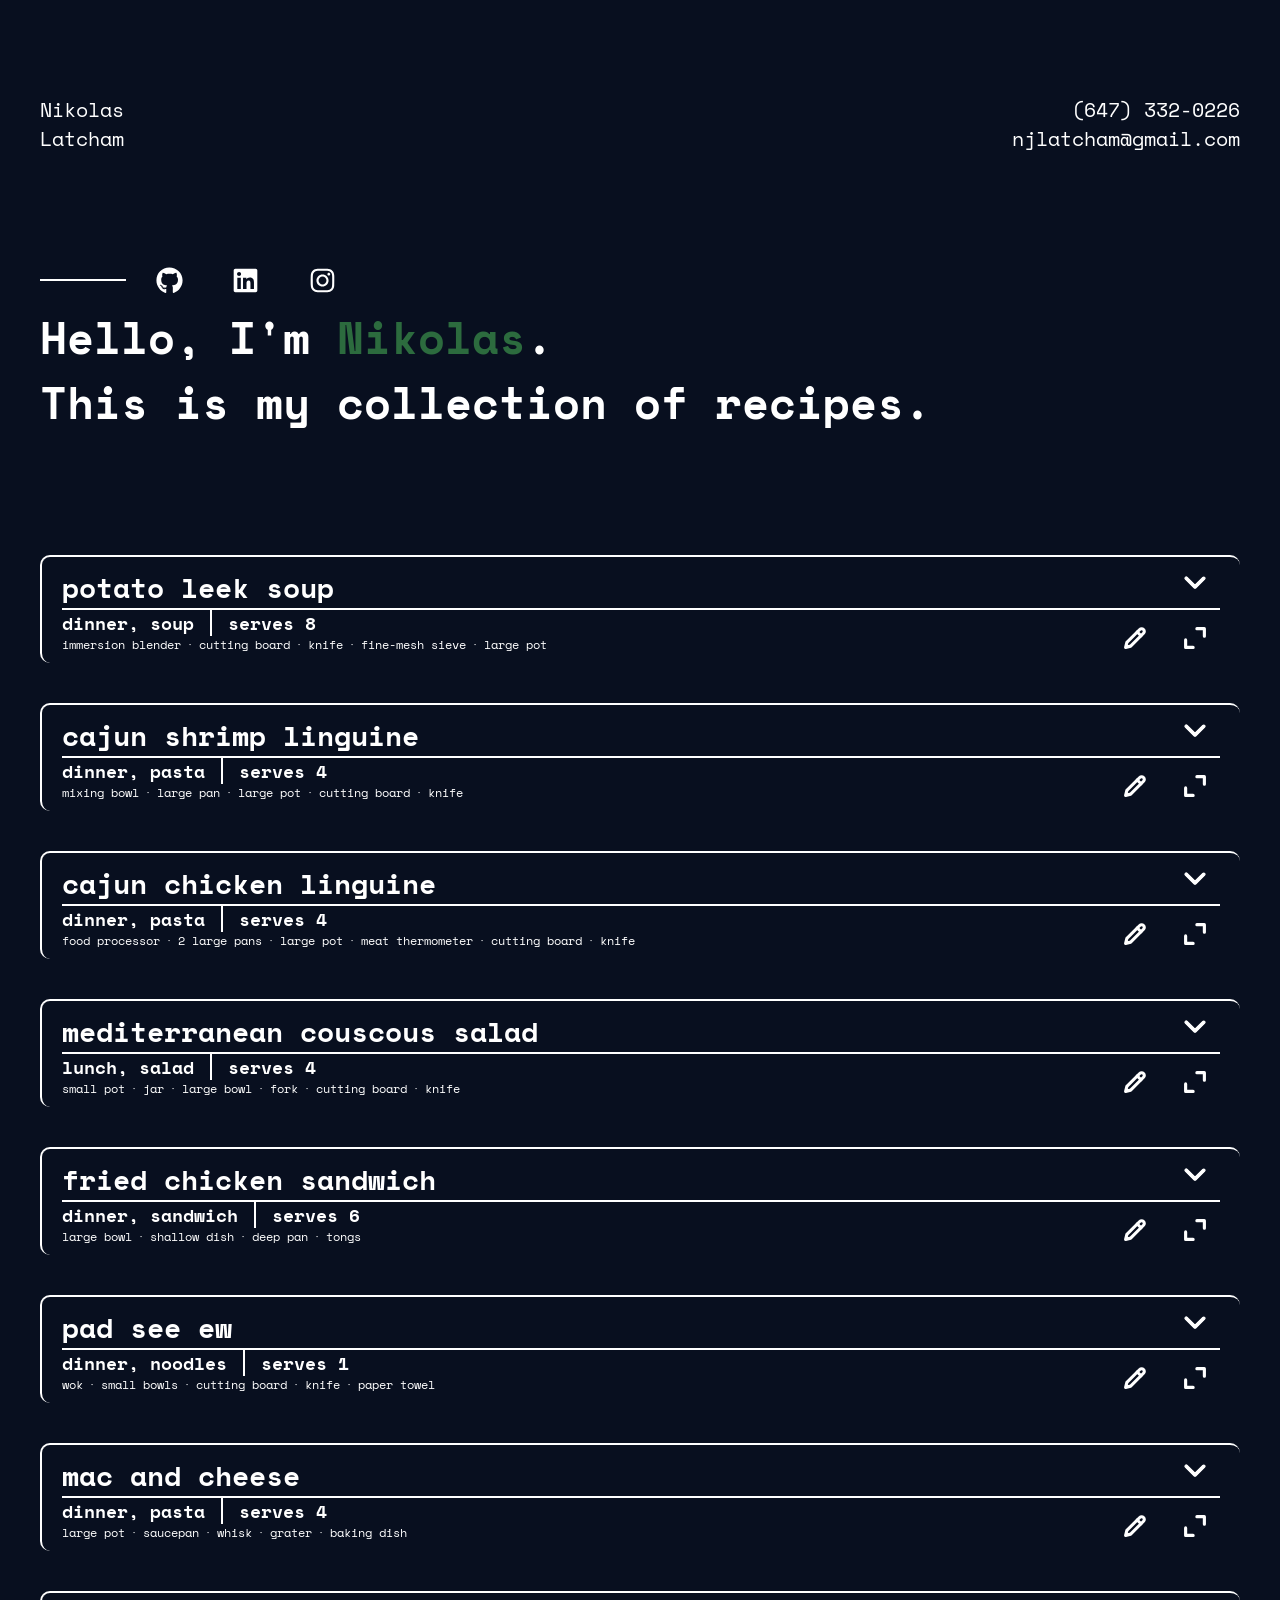
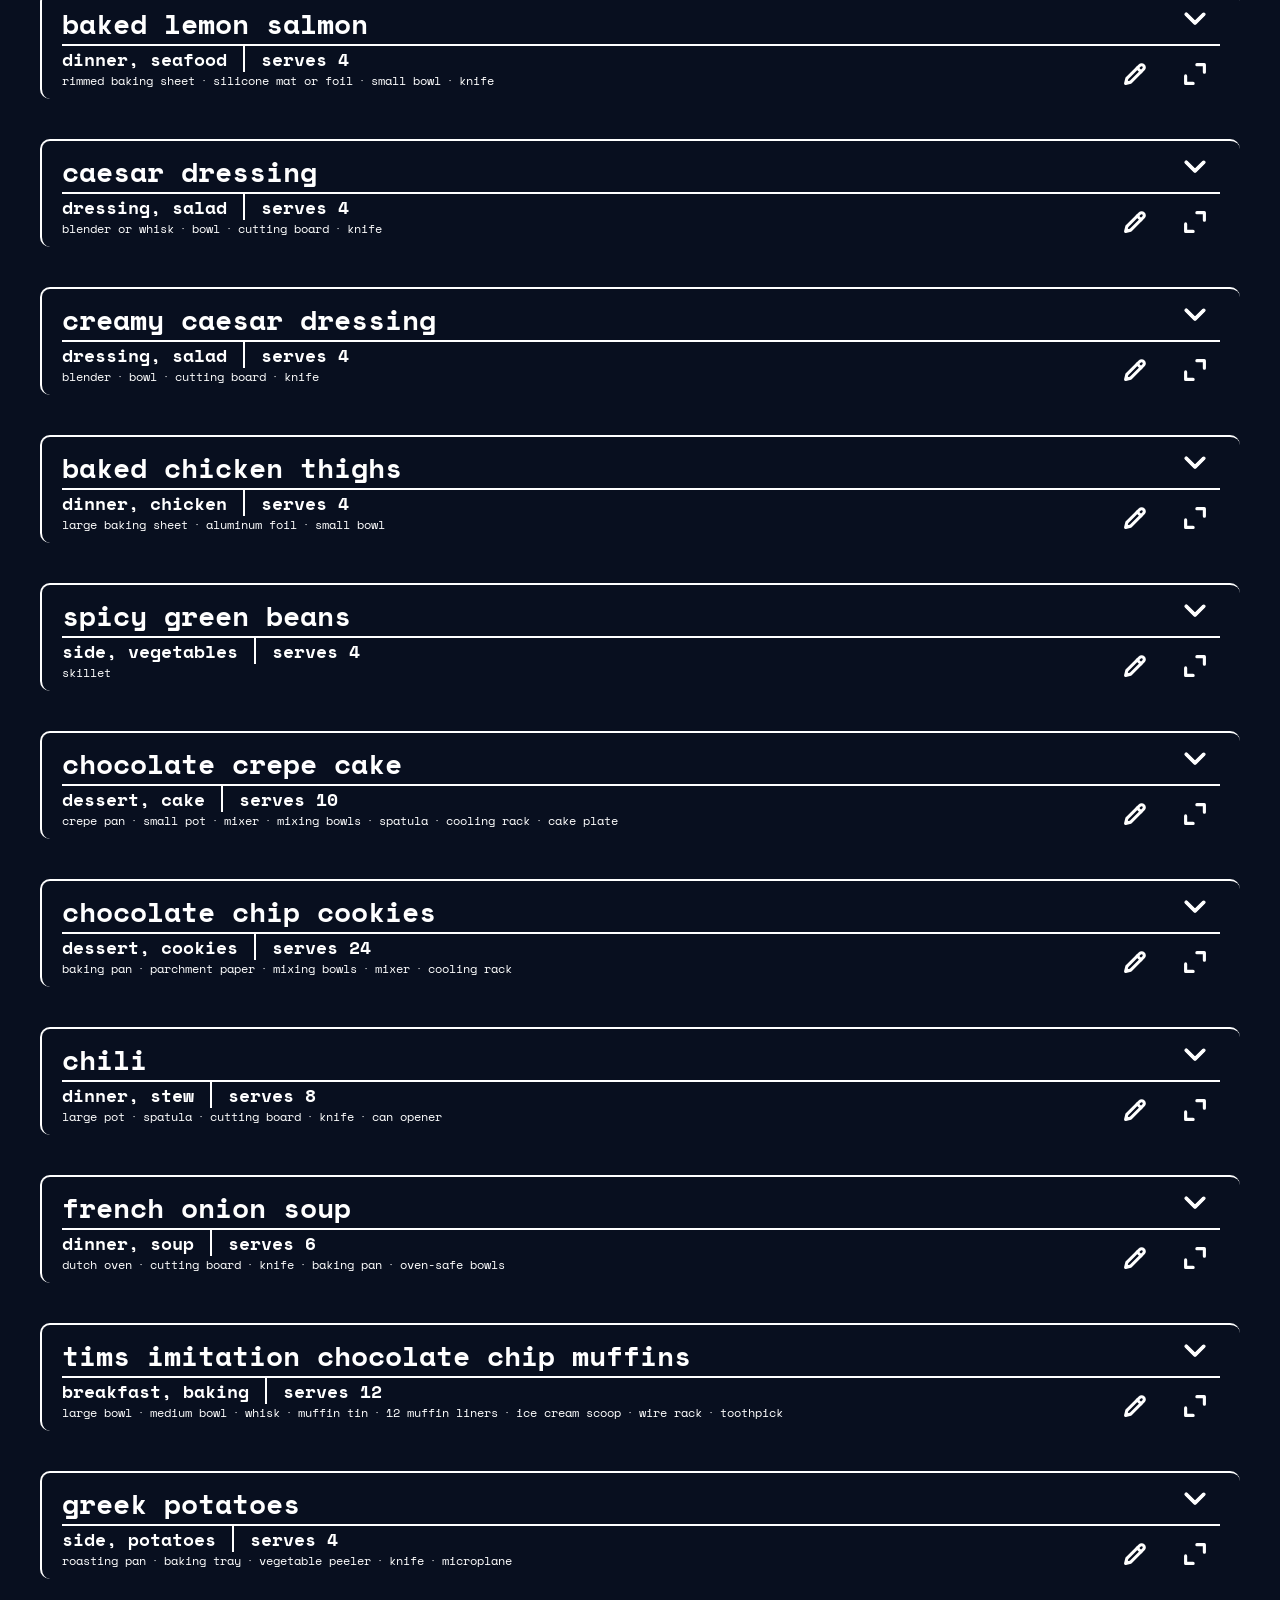
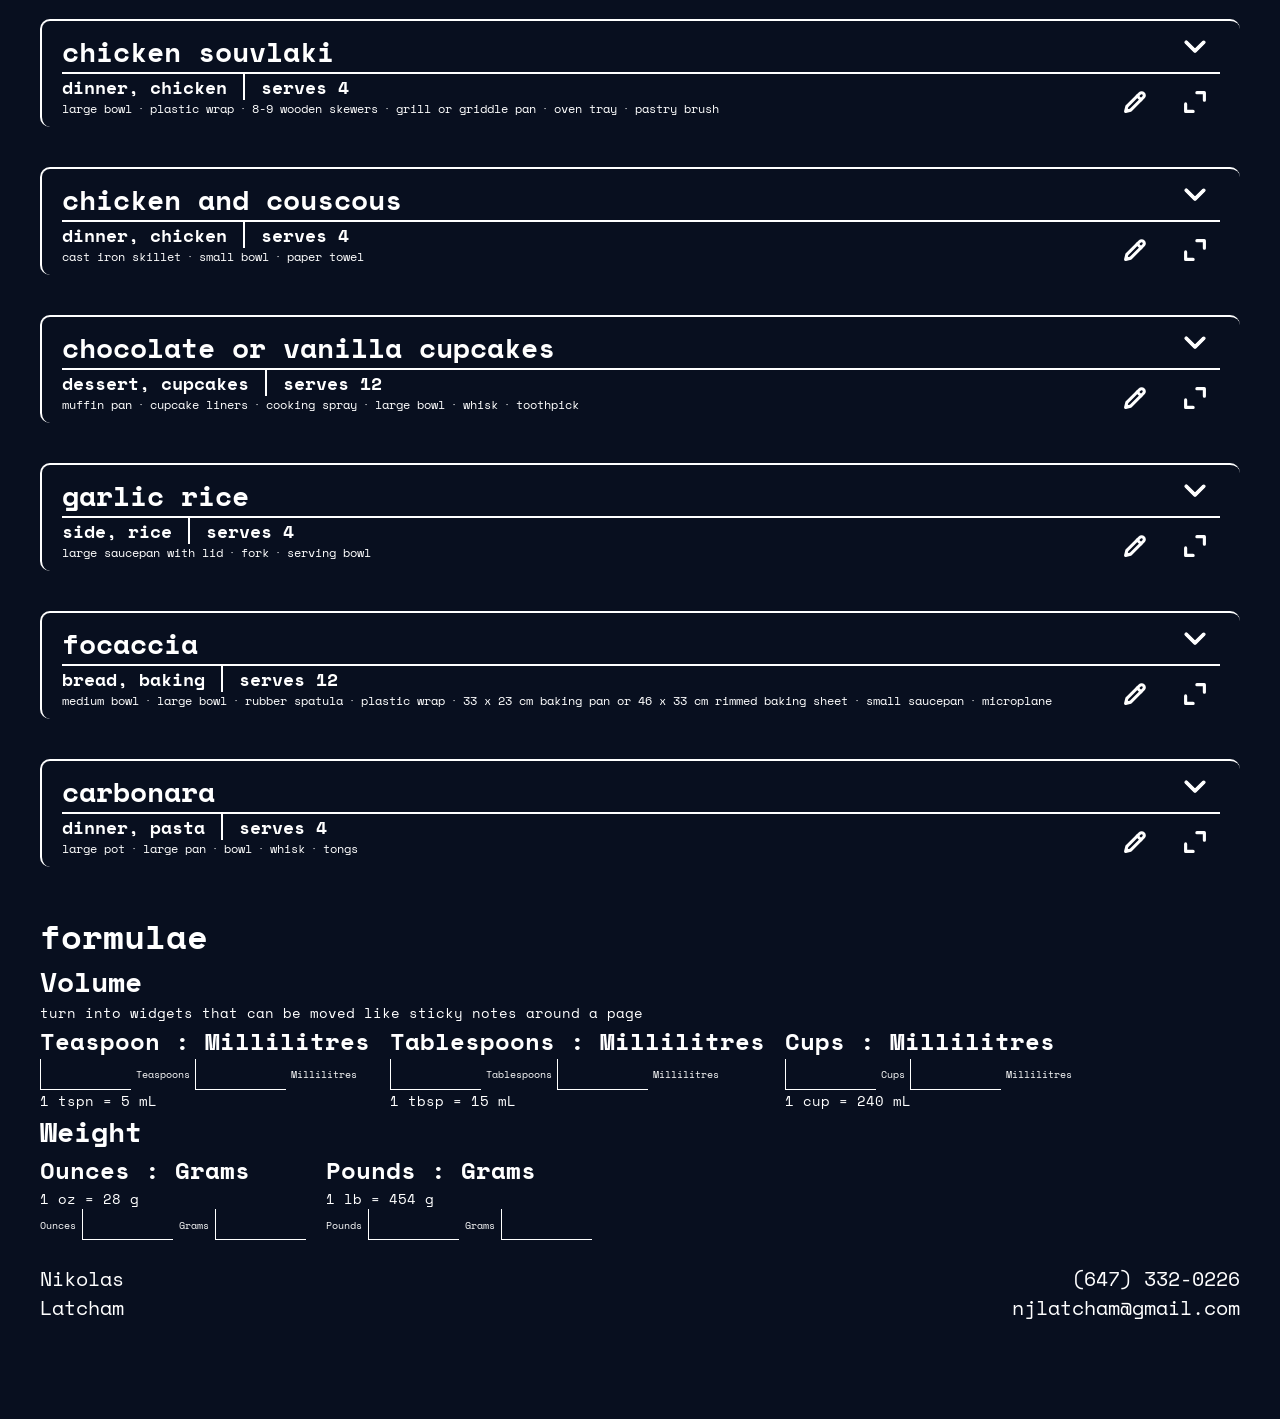
==== commit 27be83dd: "Add new recipes, responsive recipe layout and step highlights - Convert many more recipes to metric " ====
--- a/recipes.html
+++ b/recipes.html
@@ -38,7 +38,7 @@
             </a>
           </div>
         </div>
-        <h1>Hello, I'm <span class="hero__highlight">Nikolas</span>.<br>This is my collection of recipes.</h1>
+        <h1 class="hero__title">Hello, I'm <span class="hero__highlight">Nikolas</span>.<br>This is my collection of recipes.</h1>
       </header>
 
       <section id="recipes" class="recipes"></section>
--- a/css/base.css
+++ b/css/base.css
@@ -178,6 +178,7 @@
 
 .divider--short {
   width: 20px;
+  flex-shrink: 0;
   margin: auto 1rem;
 }
 
@@ -191,6 +192,7 @@
   height: auto;
   min-height: 100%;
   margin: 0 1rem;
+  align-self: stretch; /* fill the row's height even if the row centres its items */
 }
 
 @media (max-width: 450px) {
@@ -264,9 +266,15 @@
   color: var(--color-highlight);
 }
 
+/* Phones: a smaller heading and less empty space, so the page content starts
+   on the first screen. */
 @media (max-width: 450px) {
   .hero {
-    margin: 125px 0;
+    margin: 5rem 0;
+  }
+
+  .hero__title {
+    font-size: 3.2rem;
   }
 }
 
--- a/css/recipes.css
+++ b/css/recipes.css
@@ -1,6 +1,7 @@
 /*
   Recipes page styles (recipes.html). Loaded after base.css, so it can use the tokens
-  and shared blocks defined there. Breakpoints: 750px and 450px.
+  and shared blocks defined there. Breakpoints: 1000px (recipe columns stack),
+  750px, 600px (phone ingredient rows and banner) and 450px.
 */
 
 
@@ -20,18 +21,58 @@
   border-left: var(--rule);
   border-top: var(--rule);
   border-radius: 1rem;
-  padding: 1rem 2.6rem;
+  padding: 1rem 2rem;
   margin: 2rem 0;
+}
+
+@media (max-width: 600px) {
+  .recipe {
+    padding: 1rem;
+  }
 }
 
 .recipe__banner {
   position: relative;
+  /* Give each banner its own permanent layer. Without it, the chevron's hover
+     animation makes the browser move later banners onto a temporary layer and
+     back, which can leave a thick line at the top of a recipe card. */
+  will-change: transform;
+}
+
+/* Room on the right so long titles don't run under the chevron. */
+.recipe__title {
+  padding-right: 5.5rem;
+}
+
+/* Smaller titles on phones, so long words like "mediterranean" still fit. */
+@media (max-width: 450px) {
+  .recipe__title {
+    font-size: 2.4rem;
+  }
 }
 
 .recipe__meta,
+/* Flex trims spaces from the text between items, so the gap does the
+   spacing around the · separators. */
 .recipe__equipment {
   display: flex;
-  flex-wrap: wrap;
+  align-items: center;
+  flex-wrap: wrap;
+  column-gap: 0.6rem;
+}
+
+/* Room on the right so long equipment lists stop before the edit and
+   expand icons. */
+.recipe__equipment {
+  padding-right: 11rem;
+}
+
+.recipe__equipment span {
+  font-size: 1.2rem;
+}
+
+.recipe__equipment span:first-child {
+  padding: 0;
 }
 
 .recipe__toggle {
@@ -50,33 +91,122 @@
   transform: rotate(180deg);
 }
 
+.recipe__expand {
+  position: absolute;
+  bottom: 0;
+  right: 0;
+  width: 30px;
+  height: 30px;
+  margin: 0 10px;
+  background: url('../resources/images/expand.svg') center / 30px 30px no-repeat;
+  cursor: pointer;
+  transition: transform 300ms ease;
+}
+
+.recipe__edit {
+  position: absolute;
+  bottom: 0;
+  right: 6rem;
+  width: 30px;
+  height: 30px;
+  margin: 0 10px;
+  background: url('../resources/images/edit.svg') center / 30px 30px no-repeat;
+  cursor: pointer;
+  transition: transform 300ms ease;
+}
+
+/* Phones: the edit and expand icons move onto their own row under the
+   equipment, right-aligned, instead of sitting on top of the text. */
+@media (max-width: 600px) {
+  .recipe__banner {
+    display: flex;
+    flex-wrap: wrap;
+    align-items: center;
+  }
+
+  .recipe__banner > * {
+    flex-basis: 100%;
+  }
+
+  .recipe__equipment {
+    padding-right: 0;
+    font-size: 1.2rem;
+  }
+
+  .recipe__edit,
+  .recipe__expand {
+    position: static;
+    flex-basis: auto;
+    margin: 0.8rem 0 0 1.6rem;
+  }
+
+  .recipe__edit {
+    order: 1;
+    margin-left: auto;
+  }
+
+  .recipe__expand {
+    order: 2;
+  }
+}
+
+/* Tilt 45° on hover, from wherever the chevron currently points. Only on
+   devices with a real hover, so a tap on a phone doesn't leave it tilted. */
+@media (hover: hover) {
+  .recipe__toggle:hover {
+    transform: rotate(45deg);
+  }
+
+  .recipe__toggle--open:hover {
+    transform: rotate(135deg);
+  }
+}
+
 .recipe__body {
   display: flex;
   box-sizing: border-box;
   height: 0;
   overflow: hidden;
-  transition: height 300ms ease;
-
-  /* Widen the box to the left so the sub-recipe toggles (which sit
+  transition: height 400ms ease;
+
+  /* Widen the box to the left so the sub-recipe chevrons (which sit
      outside the ingredient list) aren't clipped by overflow: hidden. */
   padding-left: 6.2rem;
   margin-left: -6.2rem;
 }
 
+/* Phones: the chevron sits inside the row, so the body needn't reach left. */
+@media (max-width: 600px) {
+  .recipe__body {
+    padding-left: 0;
+    margin-left: 0;
+  }
+}
+
 .recipe__ingredients {
-  width: 40%;
-}
-
+  width: 50%;
+}
+
+/* Space under the banner. It's inside the body, so it's hidden (and adds
+   nothing) while the recipe is collapsed. */
+.recipe__ingredients,
 .recipe__steps {
+  padding-top: 1.6rem;
+}
+
+.recipe__steps {
   display: flex;
   flex-direction: column;
-  justify-content: space-between;
-  width: 60%;
-  padding-left: 2rem;
-}
-
-/* Stack ingredients above steps on narrow screens. */
-@media (max-width: 750px) {
+  box-sizing: border-box; /* the 50% includes the padding below */
+  width: 50%;
+  /* Room for the step numbers (they sit outside each step card), so
+     two-digit ones like "12." don't reach into the ingredients. */
+  padding-left: 6rem;
+}
+
+/* Stack ingredients above steps on phones and tablets. Side by side, each
+   column would be too narrow below about 1000px. */
+@media (max-width: 1000px) {
   .recipe__body {
     flex-direction: column;
   }
@@ -86,8 +216,21 @@
     width: 100%;
   }
 
+  /* Keeps the step numbers inside the card's left border. The steps sit
+     under the ingredients here, so they don't need the banner gap. */
+  .recipe__steps {
+    padding-top: 0;
+    padding-left: 3rem;
+  }
+}
+
+/* Phones: no gutter. Steps are numbered in their titles instead
+   (see .step__header h6::before), so the list's own markers are off. */
+@media (max-width: 600px) {
   .recipe__steps {
     padding-left: 0;
+    list-style: none;
+    counter-reset: step;
   }
 }
 
@@ -105,10 +248,17 @@
   background-color: var(--color-green-bright);
 }
 
+/* An alternative ingredient: outlined so the main ingredient reads first. */
+.chip--alt {
+  border: 1px dashed var(--color-green-bright);
+  color: var(--color-green-bright);
+}
+
 /* These names come from "quantity[].name" in recipes.json. */
 .chip--grams       { background-color: var(--color-yellow-bright); }
 .chip--millilitres { background-color: var(--color-blue-bright); }
 .chip--amount      { background-color: var(--color-red-bright); }
+.chip--taste       { background-color: var(--color-purple); }
 
 
 /* Checkbox: custom ingredient tick box */
@@ -132,25 +282,65 @@
 }
 
 
+/* Ingredient group: a heading like "buttermilk marinade" over some ingredients */
+
+.ingredient-group {
+  margin-top: 1.6rem;
+}
+
+.ingredient-group__title {
+  font-size: 1.6rem;
+  padding-bottom: 0.4rem;
+  border-bottom: 1px solid var(--color-check-border);
+  margin-bottom: 0.4rem;
+}
+
+
 /* Ingredient: one line of the ingredient list. --optional rows open a sub-recipe. */
 
 .ingredient {
   position: relative;
 }
 
+/* Rows wrap when they don't fit, rather than spilling into the steps. */
 .ingredient__row {
   display: flex;
+  flex-wrap: wrap;
   align-items: center;
+  transition: opacity 200ms ease;
+}
+
+/* Alternative ingredients sit indented under the main one, after an "or". */
+.ingredient__row--alt {
+  padding-left: 1.2rem;
+}
+
+/* The options in an either/or group that weren't ticked. */
+.ingredient__row--faded {
+  opacity: 0.35;
+}
+
+.ingredient__or {
+  margin-right: 0.8rem;
+  font-size: 1.2rem;
+  color: var(--color-check-border);
 }
 
 .ingredient__desc {
   margin-left: 1rem;
 }
 
+/* Prep notes like "minced": muted so they read apart from the descriptors. */
+.ingredient__prep {
+  font-style: italic;
+  color: var(--color-check-border);
+}
+
+/* Sub-recipe chevron: hangs off the left of the ingredient (inside on phones). */
 .ingredient__toggle {
   position: absolute;
   top: 7px;
-  left: -52px;
+  left: -46px;
   width: 30px;
   height: 30px;
   margin: 0 10px;
@@ -163,15 +353,37 @@
   transform: rotate(180deg);
 }
 
-@media (max-width: 750px) {
-  .ingredient__row {
-    flex-wrap: wrap;
-  }
-}
-
-@media (max-width: 450px) {
+/* Phones: name and quantity share the first line (quantity pushed right),
+   and descriptors and prep notes drop onto their own line underneath,
+   lined up with the name. The short divider isn't needed in this layout. */
+@media (max-width: 600px) {
+  .ingredient__row > .divider--short,
+  .sub-recipe__item > .divider--short {
+    display: none;
+  }
+
+  .ingredient__row > .divider--short + .chip,
+  .sub-recipe__item > .divider--short + .chip {
+    margin-left: auto;
+  }
+
+  .ingredient__row > .ingredient__desc,
+  .sub-recipe__item > .ingredient__desc {
+    order: 1;
+    flex-basis: 100%;
+    margin: 0 0 0.4rem 3rem; /* 3rem = checkbox width, so it sits under the name */
+  }
+
+  .ingredient__row--alt > .ingredient__desc {
+    margin-left: 5.3rem; /* the "or" label adds to the indent */
+  }
+
+  /* The sub-recipe chevron sits right after the ingredient name instead of
+     hanging off the left edge. */
   .ingredient__toggle {
-    left: -46px;
+    position: static;
+    flex-shrink: 0;
+    margin: 0 0 0 0.6rem;
   }
 }
 
@@ -188,6 +400,7 @@
 
 .sub-recipe__item {
   display: flex;
+  flex-wrap: wrap;
   align-items: center;
 }
 
@@ -203,30 +416,45 @@
   .sub-recipe {
     padding: 0 0 0 1rem;
   }
-
-  .sub-recipe__item {
-    flex-wrap: wrap;
-  }
 }
 
 
 /* Step: one instruction card */
 
 .step {
-  margin: 1rem 0;
+  margin: 0.8rem 0;
   border-left: var(--rule);
   border-top: var(--rule);
   border-radius: 1rem;
-  padding: 1rem 2rem 0;
+  padding: 0.8rem 1.4rem 0.3rem;
 }
 
 .step__header {
   display: flex;
+  flex-wrap: wrap;
   align-items: center;
-  margin-bottom: 1rem;
+  margin-bottom: 0.6rem;
+}
+
+/* Float-style chips: the wrapper steps aside so each chip is a flex item of
+   the header. Chips fill the space beside the title, then wrap underneath it
+   from the left, instead of squeezing into a narrow column. */
+.step__header:not(.sub-step__header) > .step__ingredients {
+  display: contents;
 }
 
 .step__header h6 { flex-shrink: 0; }
+
+/* Phones: "1. ", "2. "… in front of each main step's title. */
+@media (max-width: 600px) {
+  .recipe__steps > .step {
+    counter-increment: step;
+  }
+
+  .recipe__steps > .step .step__header h6::before {
+    content: counter(step) ". ";
+  }
+}
 
 .sub-step__header {
   flex-direction: column;
@@ -234,7 +462,7 @@
 }
 
 .sub-step__header h6 {
-  padding: 0 0 1rem 0;
+  padding: 0 0 0.6rem 0;
   flex-shrink: 0;
 }
 
@@ -252,32 +480,28 @@
   margin: 0.3rem 0.3rem 0.3rem 0;
 }
 
+/* An ingredient named in the step's text, matching its chip by the title. */
+.step__mention {
+  color: var(--color-green-bright);
+  border-bottom: 1px solid var(--color-green-bright);
+}
+
 .step__ingredient:last-child {
   margin-right: 0;
 }
 
 .step__list {
-  width: 100%;
-  padding-left: 2.4rem;
+  padding-left: 1.8rem;
 }
 
 .step__item {
-  margin-bottom: 0.5rem;
-  padding-left: 2rem;
-  text-indent: -2rem;
+  margin-bottom: 0.4rem;
+  padding-left: 0.4rem;
   font-size: 1.4rem;
   list-style: circle;
 }
 
-/* Let the ingredient chips drop below the title on narrow screens. */
-@media (max-width: 750px) {
-  .step__header {
-    flex-wrap: wrap;
-  }
-}
-
-/* On the smallest screens a long title may wrap; the chips are already on
-   their own row by then, so no gap opens up beside it. */
+/* On the smallest screens a long title may wrap rather than overflow. */
 @media (max-width: 450px) {
   .step__header h6 {
     flex-shrink: 1;
